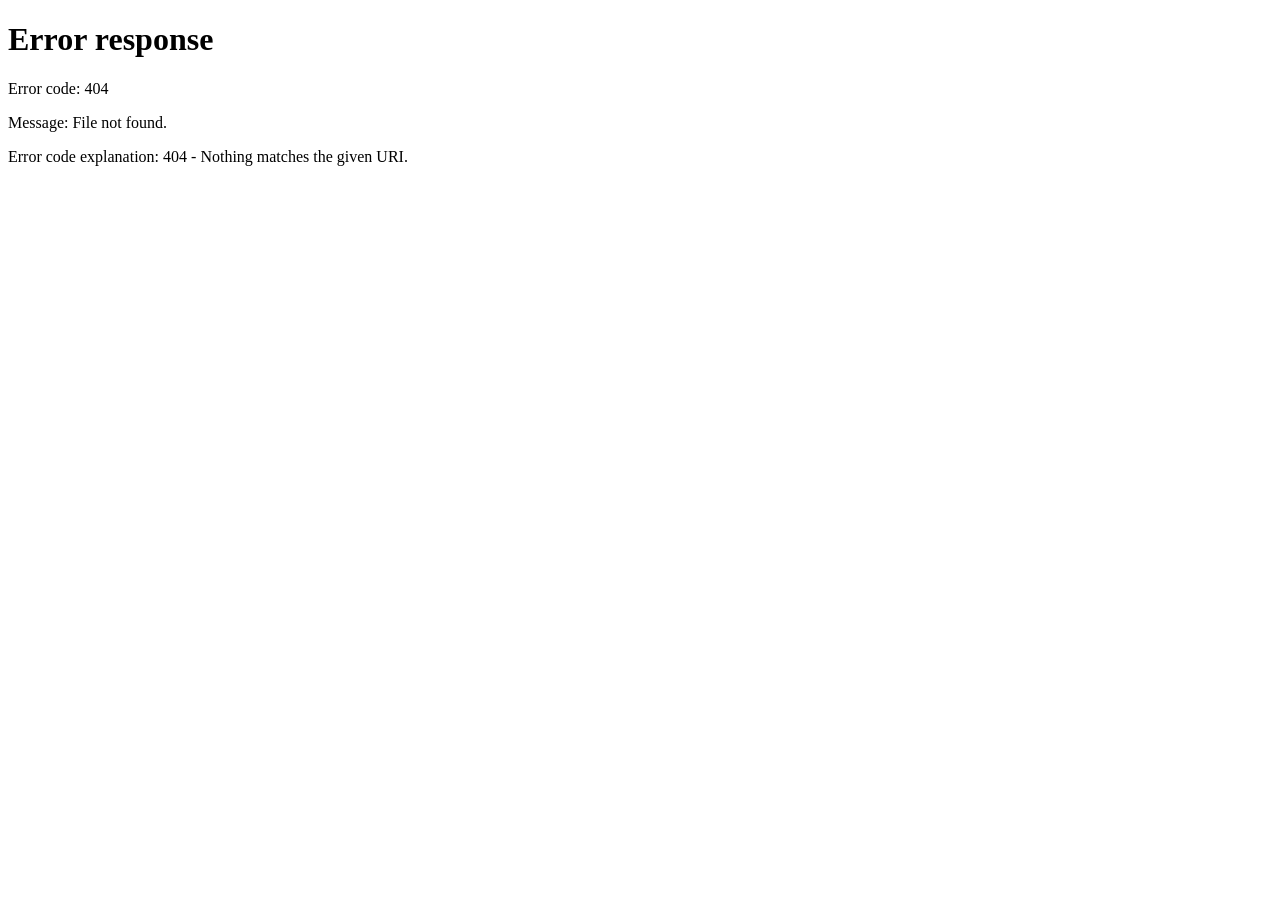
==== index.html @ 3d74389f "Add index.html with redirect to HTML/index.html" ====
<!DOCTYPE html>
<html lang="en">
<head>
    <meta charset="UTF-8">
    <meta http-equiv="refresh" content="0; url=HTML/index.html">
    <title>Coding Conf</title>
</head>
<body>
    <p>If you are not redirected, <a href="HTML/index.html">click here to visit Coding Conf</a>.</p>
</body>
</html>
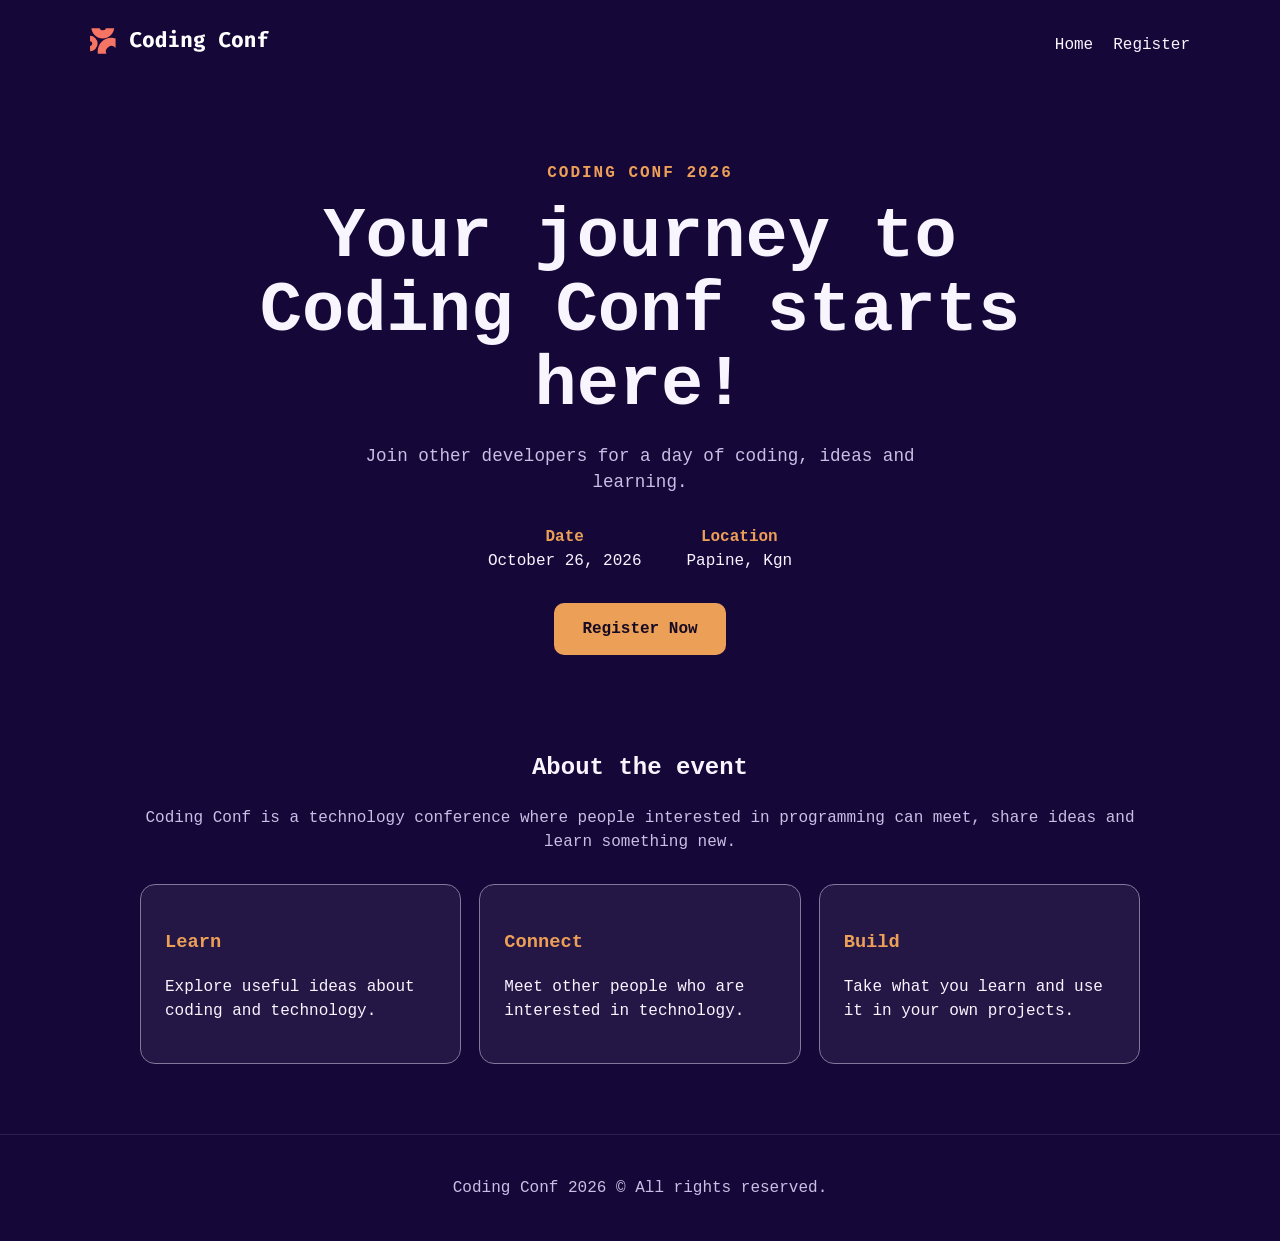
==== commit 8c5e7b86: "Fix URL case in meta refresh and link" ====
--- a/index.html
+++ b/index.html
@@ -2,10 +2,10 @@
 <html lang="en">
 <head>
     <meta charset="UTF-8">
-    <meta http-equiv="refresh" content="0; url=HTML/index.html">
+    <meta http-equiv="refresh" content="0; url=html/index.html">
     <title>Coding Conf</title>
 </head>
 <body>
-    <p>If you are not redirected, <a href="HTML/index.html">click here to visit Coding Conf</a>.</p>
+    <a href="html/index.html">click here to visit Coding Conf</a>
 </body>
 </html>
